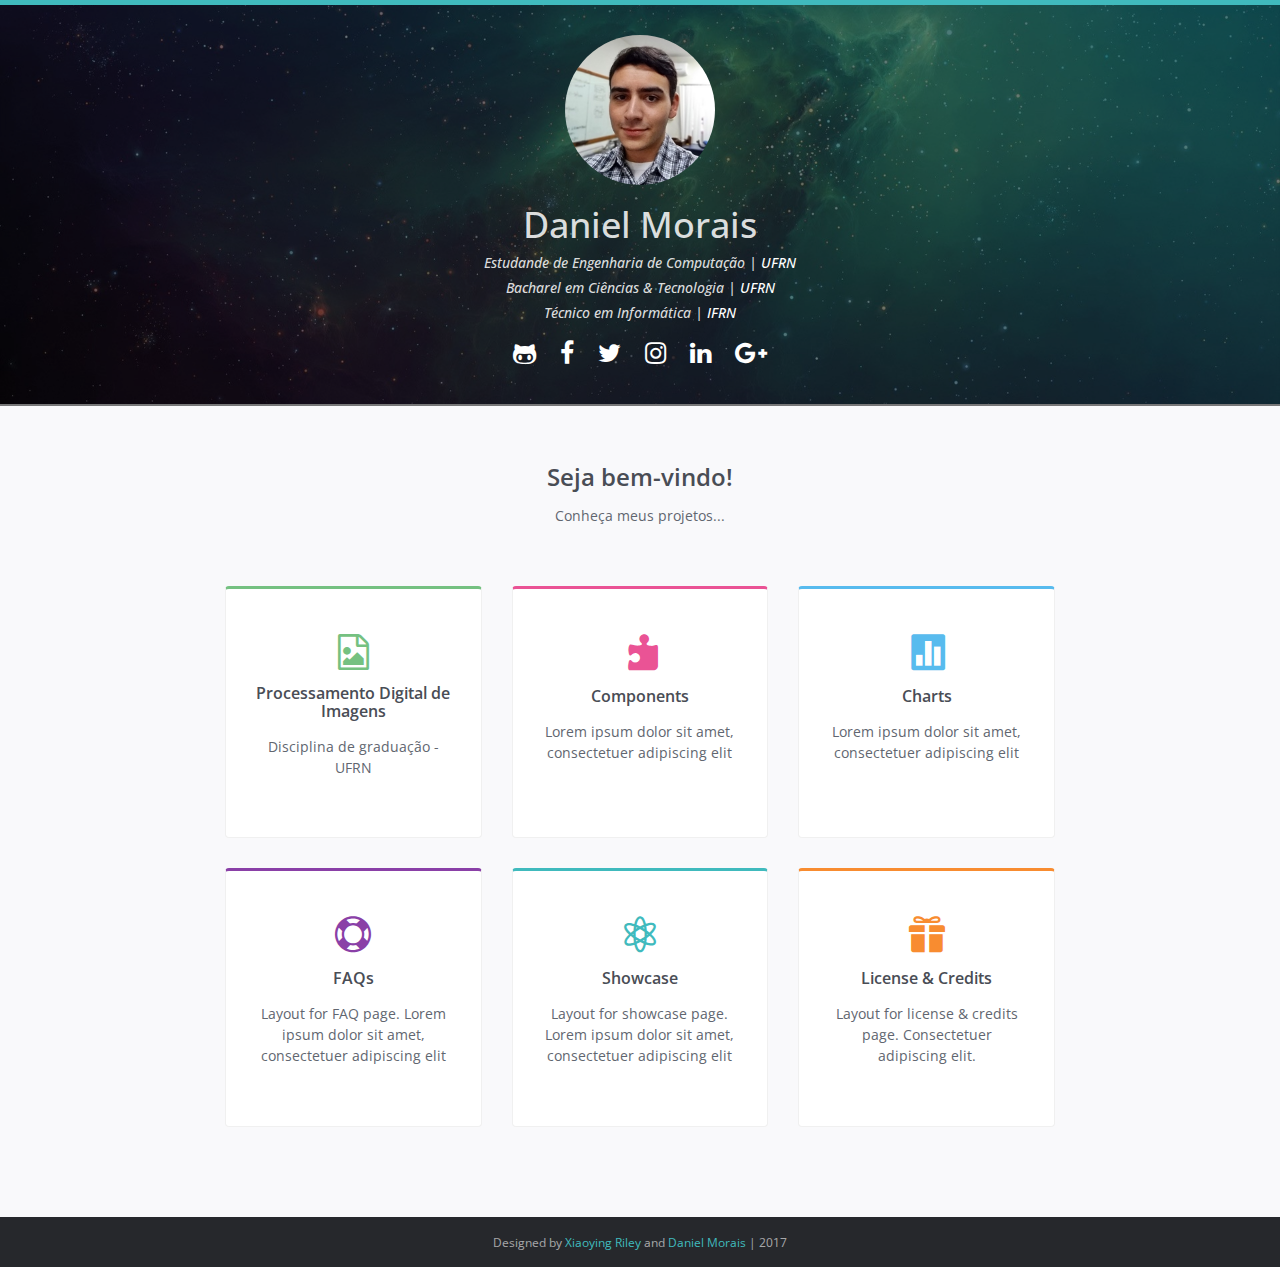
==== index.html @ 9cad1348 "disqus" ====
<!DOCTYPE html>
<!--[if IE 8]> <html lang="en" class="ie8"> <![endif]-->  
<!--[if IE 9]> <html lang="en" class="ie9"> <![endif]-->  
<!--[if !IE]><!--> <html lang="en"> <!--<![endif]-->  
<head>
    <title>Daniel Morais</title>
    <!-- Meta -->
    <meta charset="utf-8">
    <meta http-equiv="X-UA-Compatible" content="IE=edge">
    <meta name="viewport" content="width=device-width, initial-scale=1.0">
    <meta name="description" content="">
    <meta name="author" content="">    
    <link rel="shortcut icon" href="assets/images/favicon.ico">
    <link href='http://fonts.googleapis.com/css?family=Open+Sans:300italic,400italic,600italic,700italic,800italic,400,300,600,700,800' rel='stylesheet' type='text/css'>
    <!-- Global CSS -->
    <link rel="stylesheet" href="assets/plugins/bootstrap/css/bootstrap.min.css">   
    <!-- Plugins CSS -->    
    <link rel="stylesheet" href="assets/plugins/font-awesome/css/font-awesome.css">
    <link rel="stylesheet" href="assets/plugins/elegant_font/css/style.css">
    
    <!-- Theme CSS -->
    <link id="theme-style" rel="stylesheet" href="assets/css/styles.css">
    <!-- HTML5 shim and Respond.js IE8 support of HTML5 elements and media queries -->
    <!--[if lt IE 9]>
      <script src="https://oss.maxcdn.com/html5shiv/3.7.2/html5shiv.min.js"></script>
      <script src="https://oss.maxcdn.com/respond/1.4.2/respond.min.js"></script>
    <![endif]-->
</head> 

<body class="landing-page">   
     
    <!--FACEBOOK LIKE BUTTON JAVASCRIPT SDK-->
    <div id="fb-root"></div>
    <script>(function(d, s, id) {
      var js, fjs = d.getElementsByTagName(s)[0];
      if (d.getElementById(id)) return;
      js = d.createElement(s); js.id = id;
      js.src = "//connect.facebook.net/en_US/sdk.js#xfbml=1&version=v2.5";
      fjs.parentNode.insertBefore(js, fjs);
    }(document, 'script', 'facebook-jssdk'));</script>
    
    <div class="page-wrapper">
        
        <!-- ******Header****** -->
	<div class="banner">
        <header class="header text-center">
	                <div class="container">
		<div class="col-md-12 text-center user">
			<img src="assets/images/avatar0.jpg" alt="Me" class="img-avatar-circle" >
			<h1>Daniel Morais</h1>
			<h5 style="font-style:italic">Estudande de Engenharia de Computação | <a href="http://ufrn.br/" target="_blank"> UFRN</a></h5>
			<h5 style="font-style:italic">Bacharel em Ciências & Tecnologia | <a href="http://ufrn.br/" target="_blank"> UFRN</a></h5>
			<h5 style="font-style:italic">Técnico em Informática | <a href="http://portal.ifrn.edu.br/" target="_blank"> IFRN </a></h5>
			<div class="social-icons">
				<a href="http://github.com/danielsmorais" target="_blank"><i class="fa fa-github-alt"></i></a>
				<a href="#" target="_blank"><i class="fa fa-facebook"></i></a>
				<a href="#" target="_blank"><i class="fa fa-twitter"></i></a>
				<a href="#"><i class="fa fa-instagram"></i></a>
				<a href="#"><i class="fa fa-linkedin"></i></a>
				<a href="#"><i class="fa fa-google-plus"></i></a>
			</div>
		</div>

	    </div><!--//container-->
        </header><!--//header-->
	</div> <!--//banner-->
        
        <section class="cards-section text-center">
            <div class="container">
                <h2 class="title">Seja bem-vindo!</h2>
                <div class="intro">
                    <p>Conheça meus projetos...</p>
                    <div class="cta-container">
                        <!--<a class="btn btn-primary btn-cta" href="http://themes.3rdwavemedia.com/" target="_blank"><i class="fa fa-cloud-download"></i> Download Now</a>-->
                    </div><!--//cta-container-->
                </div><!--//intro-->
                <div id="cards-wrapper" class="cards-wrapper row">
                    <div class="item item-green col-md-4 col-sm-6 col-xs-6">
                        <div class="item-inner">
                            <div class="icon-holder">
                                <i class="icon fa fa-file-image-o"></i>
                            </div><!--//icon-holder-->
                            <h3 class="title">Processamento Digital de Imagens</h3>
                            <p class="intro">Disciplina de graduação - UFRN</p>
                            <a class="link" href="start.html"><span></span></a>
                        </div><!--//item-inner-->
                    </div><!--//item-->


                    <div class="item item-pink item-2 col-md-4 col-sm-6 col-xs-6">
                        <div class="item-inner">
                            <div class="icon-holder">
                                <span aria-hidden="true" class="icon icon_puzzle_alt"></span>
                            </div><!--//icon-holder-->
                            <h3 class="title">Components</h3>
                            <p class="intro">Lorem ipsum dolor sit amet, consectetuer adipiscing elit</p>
                            <a class="link" href="components.html"><span></span></a>
                        </div><!--//item-inner-->
                    </div><!--//item-->
                    <div class="item item-blue col-md-4 col-sm-6 col-xs-6">
                        <div class="item-inner">
                            <div class="icon-holder">
                                <span aria-hidden="true" class="icon icon_datareport_alt"></span>
                            </div><!--//icon-holder-->
                            <h3 class="title">Charts</h3>
                            <p class="intro">Lorem ipsum dolor sit amet, consectetuer adipiscing elit</p>
                            <a class="link" href="charts.html"><span></span></a>
                        </div><!--//item-inner-->
                    </div><!--//item-->
                    <div class="item item-purple col-md-4 col-sm-6 col-xs-6">
                        <div class="item-inner">
                            <div class="icon-holder">
                                <span aria-hidden="true" class="icon icon_lifesaver"></span>
                            </div><!--//icon-holder-->
                            <h3 class="title">FAQs</h3>
                            <p class="intro">Layout for FAQ page. Lorem ipsum dolor sit amet, consectetuer adipiscing elit</p>
                            <a class="link" href="faqs.html"><span></span></a>
                        </div><!--//item-inner-->
                    </div><!--//item-->
                    <div class="item item-primary col-md-4 col-sm-6 col-xs-6">
                        <div class="item-inner">
                            <div class="icon-holder">
                                <span aria-hidden="true" class="icon icon_genius"></span>
                            </div><!--//icon-holder-->
                            <h3 class="title">Showcase</h3>
                            <p class="intro">Layout for showcase page. Lorem ipsum dolor sit amet, consectetuer adipiscing elit </p>
                            <a class="link" href="showcase.html"><span></span></a>
                        </div><!--//item-inner-->
                    </div><!--//item-->
                    <div class="item item-orange col-md-4 col-sm-6 col-xs-6">
                        <div class="item-inner">
                            <div class="icon-holder">
                                <span aria-hidden="true" class="icon icon_gift"></span>
                            </div><!--//icon-holder-->
                            <h3 class="title">License &amp; Credits</h3>
                            <p class="intro">Layout for license &amp; credits page. Consectetuer adipiscing elit.</p>
                            <a class="link" href="license.html"><span></span></a>
                        </div><!--//item-inner-->
                    </div><!--//item-->
                </div><!--//cards-->
                
            </div><!--//container-->
        </section><!--//cards-section-->



	<script id="dsq-count-scr" src="//danielmorais.disqus.com/count.js" async></script>

	<div id="disqus_thread"></div>
	<script>

	/**
	*  RECOMMENDED CONFIGURATION VARIABLES: EDIT AND UNCOMMENT THE SECTION BELOW TO INSERT DYNAMIC VALUES FROM YOUR PLATFORM OR CMS.
	*  LEARN WHY DEFINING THESE VARIABLES IS IMPORTANT: https://disqus.com/admin/universalcode/#configuration-variables*/
	/*
	var disqus_config = function () {
	this.page.url = PAGE_URL;  // Replace PAGE_URL with your page's canonical URL variable
	this.page.identifier = PAGE_IDENTIFIER; // Replace PAGE_IDENTIFIER with your page's unique identifier variable
	};
	*/
	(function() { // DON'T EDIT BELOW THIS LINE
	var d = document, s = d.createElement('script');
	s.src = 'https://danielmorais.disqus.com/embed.js';
	s.setAttribute('data-timestamp', +new Date());
	(d.head || d.body).appendChild(s);
	})();
	</script>
	<noscript>Please enable JavaScript to view the <a href="https://disqus.com/?ref_noscript">comments powered by Disqus.</a></noscript>








    </div><!--//page-wrapper-->

    
    <footer class="footer text-center">
        <div class="container">
            <!--/* This template is released under the Creative Commons Attribution 3.0 License. Please keep the attribution link below when using for your own project. Thank you for your support. :) If you'd like to use the template without the attribution, you can check out other license options via our website: themes.3rdwavemedia.com */-->
            <small class="copyright">Designed by <a href="http://themes.3rdwavemedia.com/" target="_blank">Xiaoying Riley</a> and <a href="#">Daniel Morais</a> | 2017</small>
	
            
        </div><!--//container-->
    </footer><!--//footer-->
    
     
    <!-- Main Javascript -->          
    <script type="text/javascript" src="assets/plugins/jquery-1.12.3.min.js"></script>
    <script type="text/javascript" src="assets/plugins/bootstrap/js/bootstrap.min.js"></script>                                                                     
    <script type="text/javascript" src="assets/plugins/jquery-match-height/jquery.matchHeight-min.js"></script>
    <script type="text/javascript" src="assets/js/main.js"></script>
    
</body>
</html>
---- assets/plugins/elegant_font/css/style.css ----
@font-face {
	font-family: 'ElegantIcons';
	src:url('fonts/ElegantIcons.eot');
	src:url('fonts/ElegantIcons.eot?#iefix') format('embedded-opentype'),
		url('fonts/ElegantIcons.woff') format('woff'),
		url('fonts/ElegantIcons.ttf') format('truetype'),
		url('fonts/ElegantIcons.svg#ElegantIcons') format('svg');
	font-weight: normal;
	font-style: normal;
}

/* Use the following CSS code if you want to use data attributes for inserting your icons */
[data-icon]:before {
	font-family: 'ElegantIcons';
	content: attr(data-icon);
	speak: none;
	font-weight: normal;
	font-variant: normal;
	text-transform: none;
	line-height: 1;
	-webkit-font-smoothing: antialiased;
	-moz-osx-font-smoothing: grayscale;
}

/* Use the following CSS code if you want to have a class per icon */
/*
Instead of a list of all class selectors,
you can use the generic selector below, but it's slower:
[class*="your-class-prefix"] {
*/
.arrow_up, .arrow_down, .arrow_left, .arrow_right, .arrow_left-up, .arrow_right-up, .arrow_right-down, .arrow_left-down, .arrow-up-down, .arrow_up-down_alt, .arrow_left-right_alt, .arrow_left-right, .arrow_expand_alt2, .arrow_expand_alt, .arrow_condense, .arrow_expand, .arrow_move, .arrow_carrot-up, .arrow_carrot-down, .arrow_carrot-left, .arrow_carrot-right, .arrow_carrot-2up, .arrow_carrot-2down, .arrow_carrot-2left, .arrow_carrot-2right, .arrow_carrot-up_alt2, .arrow_carrot-down_alt2, .arrow_carrot-left_alt2, .arrow_carrot-right_alt2, .arrow_carrot-2up_alt2, .arrow_carrot-2down_alt2, .arrow_carrot-2left_alt2, .arrow_carrot-2right_alt2, .arrow_triangle-up, .arrow_triangle-down, .arrow_triangle-left, .arrow_triangle-right, .arrow_triangle-up_alt2, .arrow_triangle-down_alt2, .arrow_triangle-left_alt2, .arrow_triangle-right_alt2, .arrow_back, .icon_minus-06, .icon_plus, .icon_close, .icon_check, .icon_minus_alt2, .icon_plus_alt2, .icon_close_alt2, .icon_check_alt2, .icon_zoom-out_alt, .icon_zoom-in_alt, .icon_search, .icon_box-empty, .icon_box-selected, .icon_minus-box, .icon_plus-box, .icon_box-checked, .icon_circle-empty, .icon_circle-slelected, .icon_stop_alt2, .icon_stop, .icon_pause_alt2, .icon_pause, .icon_menu, .icon_menu-square_alt2, .icon_menu-circle_alt2, .icon_ul, .icon_ol, .icon_adjust-horiz, .icon_adjust-vert, .icon_document_alt, .icon_documents_alt, .icon_pencil, .icon_pencil-edit_alt, .icon_pencil-edit, .icon_folder-alt, .icon_folder-open_alt, .icon_folder-add_alt, .icon_info_alt, .icon_error-oct_alt, .icon_error-circle_alt, .icon_error-triangle_alt, .icon_question_alt2, .icon_question, .icon_comment_alt, .icon_chat_alt, .icon_vol-mute_alt, .icon_volume-low_alt, .icon_volume-high_alt, .icon_quotations, .icon_quotations_alt2, .icon_clock_alt, .icon_lock_alt, .icon_lock-open_alt, .icon_key_alt, .icon_cloud_alt, .icon_cloud-upload_alt, .icon_cloud-download_alt, .icon_image, .icon_images, .icon_lightbulb_alt, .icon_gift_alt, .icon_house_alt, .icon_genius, .icon_mobile, .icon_tablet, .icon_laptop, .icon_desktop, .icon_camera_alt, .icon_mail_alt, .icon_cone_alt, .icon_ribbon_alt, .icon_bag_alt, .icon_creditcard, .icon_cart_alt, .icon_paperclip, .icon_tag_alt, .icon_tags_alt, .icon_trash_alt, .icon_cursor_alt, .icon_mic_alt, .icon_compass_alt, .icon_pin_alt, .icon_pushpin_alt, .icon_map_alt, .icon_drawer_alt, .icon_toolbox_alt, .icon_book_alt, .icon_calendar, .icon_film, .icon_table, .icon_contacts_alt, .icon_headphones, .icon_lifesaver, .icon_piechart, .icon_refresh, .icon_link_alt, .icon_link, .icon_loading, .icon_blocked, .icon_archive_alt, .icon_heart_alt, .icon_star_alt, .icon_star-half_alt, .icon_star, .icon_star-half, .icon_tools, .icon_tool, .icon_cog, .icon_cogs, .arrow_up_alt, .arrow_down_alt, .arrow_left_alt, .arrow_right_alt, .arrow_left-up_alt, .arrow_right-up_alt, .arrow_right-down_alt, .arrow_left-down_alt, .arrow_condense_alt, .arrow_expand_alt3, .arrow_carrot_up_alt, .arrow_carrot-down_alt, .arrow_carrot-left_alt, .arrow_carrot-right_alt, .arrow_carrot-2up_alt, .arrow_carrot-2dwnn_alt, .arrow_carrot-2left_alt, .arrow_carrot-2right_alt, .arrow_triangle-up_alt, .arrow_triangle-down_alt, .arrow_triangle-left_alt, .arrow_triangle-right_alt, .icon_minus_alt, .icon_plus_alt, .icon_close_alt, .icon_check_alt, .icon_zoom-out, .icon_zoom-in, .icon_stop_alt, .icon_menu-square_alt, .icon_menu-circle_alt, .icon_document, .icon_documents, .icon_pencil_alt, .icon_folder, .icon_folder-open, .icon_folder-add, .icon_folder_upload, .icon_folder_download, .icon_info, .icon_error-circle, .icon_error-oct, .icon_error-triangle, .icon_question_alt, .icon_comment, .icon_chat, .icon_vol-mute, .icon_volume-low, .icon_volume-high, .icon_quotations_alt, .icon_clock, .icon_lock, .icon_lock-open, .icon_key, .icon_cloud, .icon_cloud-upload, .icon_cloud-download, .icon_lightbulb, .icon_gift, .icon_house, .icon_camera, .icon_mail, .icon_cone, .icon_ribbon, .icon_bag, .icon_cart, .icon_tag, .icon_tags, .icon_trash, .icon_cursor, .icon_mic, .icon_compass, .icon_pin, .icon_pushpin, .icon_map, .icon_drawer, .icon_toolbox, .icon_book, .icon_contacts, .icon_archive, .icon_heart, .icon_profile, .icon_group, .icon_grid-2x2, .icon_grid-3x3, .icon_music, .icon_pause_alt, .icon_phone, .icon_upload, .icon_download, .social_facebook, .social_twitter, .social_pinterest, .social_googleplus, .social_tumblr, .social_tumbleupon, .social_wordpress, .social_instagram, .social_dribbble, .social_vimeo, .social_linkedin, .social_rss, .social_deviantart, .social_share, .social_myspace, .social_skype, .social_youtube, .social_picassa, .social_googledrive, .social_flickr, .social_blogger, .social_spotify, .social_delicious, .social_facebook_circle, .social_twitter_circle, .social_pinterest_circle, .social_googleplus_circle, .social_tumblr_circle, .social_stumbleupon_circle, .social_wordpress_circle, .social_instagram_circle, .social_dribbble_circle, .social_vimeo_circle, .social_linkedin_circle, .social_rss_circle, .social_deviantart_circle, .social_share_circle, .social_myspace_circle, .social_skype_circle, .social_youtube_circle, .social_picassa_circle, .social_googledrive_alt2, .social_flickr_circle, .social_blogger_circle, .social_spotify_circle, .social_delicious_circle, .social_facebook_square, .social_twitter_square, .social_pinterest_square, .social_googleplus_square, .social_tumblr_square, .social_stumbleupon_square, .social_wordpress_square, .social_instagram_square, .social_dribbble_square, .social_vimeo_square, .social_linkedin_square, .social_rss_square, .social_deviantart_square, .social_share_square, .social_myspace_square, .social_skype_square, .social_youtube_square, .social_picassa_square, .social_googledrive_square, .social_flickr_square, .social_blogger_square, .social_spotify_square, .social_delicious_square, .icon_printer, .icon_calulator, .icon_building, .icon_floppy, .icon_drive, .icon_search-2, .icon_id, .icon_id-2, .icon_puzzle, .icon_like, .icon_dislike, .icon_mug, .icon_currency, .icon_wallet, .icon_pens, .icon_easel, .icon_flowchart, .icon_datareport, .icon_briefcase, .icon_shield, .icon_percent, .icon_globe, .icon_globe-2, .icon_target, .icon_hourglass, .icon_balance, .icon_rook, .icon_printer-alt, .icon_calculator_alt, .icon_building_alt, .icon_floppy_alt, .icon_drive_alt, .icon_search_alt, .icon_id_alt, .icon_id-2_alt, .icon_puzzle_alt, .icon_like_alt, .icon_dislike_alt, .icon_mug_alt, .icon_currency_alt, .icon_wallet_alt, .icon_pens_alt, .icon_easel_alt, .icon_flowchart_alt, .icon_datareport_alt, .icon_briefcase_alt, .icon_shield_alt, .icon_percent_alt, .icon_globe_alt, .icon_clipboard {
	font-family: 'ElegantIcons';
	speak: none;
	font-style: normal;
	font-weight: normal;
	font-variant: normal;
	text-transform: none;
	line-height: 1;
	-webkit-font-smoothing: antialiased;
}
.arrow_up:before {
	content: "\21";
}
.arrow_down:before {
	content: "\22";
}
.arrow_left:before {
	content: "\23";
}
.arrow_right:before {
	content: "\24";
}
.arrow_left-up:before {
	content: "\25";
}
.arrow_right-up:before {
	content: "\26";
}
.arrow_right-down:before {
	content: "\27";
}
.arrow_left-down:before {
	content: "\28";
}
.arrow-up-down:before {
	content: "\29";
}
.arrow_up-down_alt:before {
	content: "\2a";
}
.arrow_left-right_alt:before {
	content: "\2b";
}
.arrow_left-right:before {
	content: "\2c";
}
.arrow_expand_alt2:before {
	content: "\2d";
}
.arrow_expand_alt:before {
	content: "\2e";
}
.arrow_condense:before {
	content: "\2f";
}
.arrow_expand:before {
	content: "\30";
}
.arrow_move:before {
	content: "\31";
}
.arrow_carrot-up:before {
	content: "\32";
}
.arrow_carrot-down:before {
	content: "\33";
}
.arrow_carrot-left:before {
	content: "\34";
}
.arrow_carrot-right:before {
	content: "\35";
}
.arrow_carrot-2up:before {
	content: "\36";
}
.arrow_carrot-2down:before {
	content: "\37";
}
.arrow_carrot-2left:before {
	content: "\38";
}
.arrow_carrot-2right:before {
	content: "\39";
}
.arrow_carrot-up_alt2:before {
	content: "\3a";
}
.arrow_carrot-down_alt2:before {
	content: "\3b";
}
.arrow_carrot-left_alt2:before {
	content: "\3c";
}
.arrow_carrot-right_alt2:before {
	content: "\3d";
}
.arrow_carrot-2up_alt2:before {
	content: "\3e";
}
.arrow_carrot-2down_alt2:before {
	content: "\3f";
}
.arrow_carrot-2left_alt2:before {
	content: "\40";
}
.arrow_carrot-2right_alt2:before {
	content: "\41";
}
.arrow_triangle-up:before {
	content: "\42";
}
.arrow_triangle-down:before {
	content: "\43";
}
.arrow_triangle-left:before {
	content: "\44";
}
.arrow_triangle-right:before {
	content: "\45";
}
.arrow_triangle-up_alt2:before {
	content: "\46";
}
.arrow_triangle-down_alt2:before {
	content: "\47";
}
.arrow_triangle-left_alt2:before {
	content: "\48";
}
.arrow_triangle-right_alt2:before {
	content: "\49";
}
.arrow_back:before {
	content: "\4a";
}
.icon_minus-06:before {
	content: "\4b";
}
.icon_plus:before {
	content: "\4c";
}
.icon_close:before {
	content: "\4d";
}
.icon_check:before {
	content: "\4e";
}
.icon_minus_alt2:before {
	content: "\4f";
}
.icon_plus_alt2:before {
	content: "\50";
}
.icon_close_alt2:before {
	content: "\51";
}
.icon_check_alt2:before {
	content: "\52";
}
.icon_zoom-out_alt:before {
	content: "\53";
}
.icon_zoom-in_alt:before {
	content: "\54";
}
.icon_search:before {
	content: "\55";
}
.icon_box-empty:before {
	content: "\56";
}
.icon_box-selected:before {
	content: "\57";
}
.icon_minus-box:before {
	content: "\58";
}
.icon_plus-box:before {
	content: "\59";
}
.icon_box-checked:before {
	content: "\5a";
}
.icon_circle-empty:before {
	content: "\5b";
}
.icon_circle-slelected:before {
	content: "\5c";
}
.icon_stop_alt2:before {
	content: "\5d";
}
.icon_stop:before {
	content: "\5e";
}
.icon_pause_alt2:before {
	content: "\5f";
}
.icon_pause:before {
	content: "\60";
}
.icon_menu:before {
	content: "\61";
}
.icon_menu-square_alt2:before {
	content: "\62";
}
.icon_menu-circle_alt2:before {
	content: "\63";
}
.icon_ul:before {
	content: "\64";
}
.icon_ol:before {
	content: "\65";
}
.icon_adjust-horiz:before {
	content: "\66";
}
.icon_adjust-vert:before {
	content: "\67";
}
.icon_document_alt:before {
	content: "\68";
}
.icon_documents_alt:before {
	content: "\69";
}
.icon_pencil:before {
	content: "\6a";
}
.icon_pencil-edit_alt:before {
	content: "\6b";
}
.icon_pencil-edit:before {
	content: "\6c";
}
.icon_folder-alt:before {
	content: "\6d";
}
.icon_folder-open_alt:before {
	content: "\6e";
}
.icon_folder-add_alt:before {
	content: "\6f";
}
.icon_info_alt:before {
	content: "\70";
}
.icon_error-oct_alt:before {
	content: "\71";
}
.icon_error-circle_alt:before {
	content: "\72";
}
.icon_error-triangle_alt:before {
	content: "\73";
}
.icon_question_alt2:before {
	content: "\74";
}
.icon_question:before {
	content: "\75";
}
.icon_comment_alt:before {
	content: "\76";
}
.icon_chat_alt:before {
	content: "\77";
}
.icon_vol-mute_alt:before {
	content: "\78";
}
.icon_volume-low_alt:before {
	content: "\79";
}
.icon_volume-high_alt:before {
	content: "\7a";
}
.icon_quotations:before {
	content: "\7b";
}
.icon_quotations_alt2:before {
	content: "\7c";
}
.icon_clock_alt:before {
	content: "\7d";
}
.icon_lock_alt:before {
	content: "\7e";
}
.icon_lock-open_alt:before {
	content: "\e000";
}
.icon_key_alt:before {
	content: "\e001";
}
.icon_cloud_alt:before {
	content: "\e002";
}
.icon_cloud-upload_alt:before {
	content: "\e003";
}
.icon_cloud-download_alt:before {
	content: "\e004";
}
.icon_image:before {
	content: "\e005";
}
.icon_images:before {
	content: "\e006";
}
.icon_lightbulb_alt:before {
	content: "\e007";
}
.icon_gift_alt:before {
	content: "\e008";
}
.icon_house_alt:before {
	content: "\e009";
}
.icon_genius:before {
	content: "\e00a";
}
.icon_mobile:before {
	content: "\e00b";
}
.icon_tablet:before {
	content: "\e00c";
}
.icon_laptop:before {
	content: "\e00d";
}
.icon_desktop:before {
	content: "\e00e";
}
.icon_camera_alt:before {
	content: "\e00f";
}
.icon_mail_alt:before {
	content: "\e010";
}
.icon_cone_alt:before {
	content: "\e011";
}
.icon_ribbon_alt:before {
	content: "\e012";
}
.icon_bag_alt:before {
	content: "\e013";
}
.icon_creditcard:before {
	content: "\e014";
}
.icon_cart_alt:before {
	content: "\e015";
}
.icon_paperclip:before {
	content: "\e016";
}
.icon_tag_alt:before {
	content: "\e017";
}
.icon_tags_alt:before {
	content: "\e018";
}
.icon_trash_alt:before {
	content: "\e019";
}
.icon_cursor_alt:before {
	content: "\e01a";
}
.icon_mic_alt:before {
	content: "\e01b";
}
.icon_compass_alt:before {
	content: "\e01c";
}
.icon_pin_alt:before {
	content: "\e01d";
}
.icon_pushpin_alt:before {
	content: "\e01e";
}
.icon_map_alt:before {
	content: "\e01f";
}
.icon_drawer_alt:before {
	content: "\e020";
}
.icon_toolbox_alt:before {
	content: "\e021";
}
.icon_book_alt:before {
	content: "\e022";
}
.icon_calendar:before {
	content: "\e023";
}
.icon_film:before {
	content: "\e024";
}
.icon_table:before {
	content: "\e025";
}
.icon_contacts_alt:before {
	content: "\e026";
}
.icon_headphones:before {
	content: "\e027";
}
.icon_lifesaver:before {
	content: "\e028";
}
.icon_piechart:before {
	content: "\e029";
}
.icon_refresh:before {
	content: "\e02a";
}
.icon_link_alt:before {
	content: "\e02b";
}
.icon_link:before {
	content: "\e02c";
}
.icon_loading:before {
	content: "\e02d";
}
.icon_blocked:before {
	content: "\e02e";
}
.icon_archive_alt:before {
	content: "\e02f";
}
.icon_heart_alt:before {
	content: "\e030";
}
.icon_star_alt:before {
	content: "\e031";
}
.icon_star-half_alt:before {
	content: "\e032";
}
.icon_star:before {
	content: "\e033";
}
.icon_star-half:before {
	content: "\e034";
}
.icon_tools:before {
	content: "\e035";
}
.icon_tool:before {
	content: "\e036";
}
.icon_cog:before {
	content: "\e037";
}
.icon_cogs:before {
	content: "\e038";
}
.arrow_up_alt:before {
	content: "\e039";
}
.arrow_down_alt:before {
	content: "\e03a";
}
.arrow_left_alt:before {
	content: "\e03b";
}
.arrow_right_alt:before {
	content: "\e03c";
}
.arrow_left-up_alt:before {
	content: "\e03d";
}
.arrow_right-up_alt:before {
	content: "\e03e";
}
.arrow_right-down_alt:before {
	content: "\e03f";
}
.arrow_left-down_alt:before {
	content: "\e040";
}
.arrow_condense_alt:before {
	content: "\e041";
}
.arrow_expand_alt3:before {
	content: "\e042";
}
.arrow_carrot_up_alt:before {
	content: "\e043";
}
.arrow_carrot-down_alt:before {
	content: "\e044";
}
.arrow_carrot-left_alt:before {
	content: "\e045";
}
.arrow_carrot-right_alt:before {
	content: "\e046";
}
.arrow_carrot-2up_alt:before {
	content: "\e047";
}
.arrow_carrot-2dwnn_alt:before {
	content: "\e048";
}
.arrow_carrot-2left_alt:before {
	content: "\e049";
}
.arrow_carrot-2right_alt:before {
	content: "\e04a";
}
.arrow_triangle-up_alt:before {
	content: "\e04b";
}
.arrow_triangle-down_alt:before {
	content: "\e04c";
}
.arrow_triangle-left_alt:before {
	content: "\e04d";
}
.arrow_triangle-right_alt:before {
	content: "\e04e";
}
.icon_minus_alt:before {
	content: "\e04f";
}
.icon_plus_alt:before {
	content: "\e050";
}
.icon_close_alt:before {
	content: "\e051";
}
.icon_check_alt:before {
	content: "\e052";
}
.icon_zoom-out:before {
	content: "\e053";
}
.icon_zoom-in:before {
	content: "\e054";
}
.icon_stop_alt:before {
	content: "\e055";
}
.icon_menu-square_alt:before {
	content: "\e056";
}
.icon_menu-circle_alt:before {
	content: "\e057";
}
.icon_document:before {
	content: "\e058";
}
.icon_documents:before {
	content: "\e059";
}
.icon_pencil_alt:before {
	content: "\e05a";
}
.icon_folder:before {
	content: "\e05b";
}
.icon_folder-open:before {
	content: "\e05c";
}
.icon_folder-add:before {
	content: "\e05d";
}
.icon_folder_upload:before {
	content: "\e05e";
}
.icon_folder_download:before {
	content: "\e05f";
}
.icon_info:before {
	content: "\e060";
}
.icon_error-circle:before {
	content: "\e061";
}
.icon_error-oct:before {
	content: "\e062";
}
.icon_error-triangle:before {
	content: "\e063";
}
.icon_question_alt:before {
	content: "\e064";
}
.icon_comment:before {
	content: "\e065";
}
.icon_chat:before {
	content: "\e066";
}
.icon_vol-mute:before {
	content: "\e067";
}
.icon_volume-low:before {
	content: "\e068";
}
.icon_volume-high:before {
	content: "\e069";
}
.icon_quotations_alt:before {
	content: "\e06a";
}
.icon_clock:before {
	content: "\e06b";
}
.icon_lock:before {
	content: "\e06c";
}
.icon_lock-open:before {
	content: "\e06d";
}
.icon_key:before {
	content: "\e06e";
}
.icon_cloud:before {
	content: "\e06f";
}
.icon_cloud-upload:before {
	content: "\e070";
}
.icon_cloud-download:before {
	content: "\e071";
}
.icon_lightbulb:before {
	content: "\e072";
}
.icon_gift:before {
	content: "\e073";
}
.icon_house:before {
	content: "\e074";
}
.icon_camera:before {
	content: "\e075";
}
.icon_mail:before {
	content: "\e076";
}
.icon_cone:before {
	content: "\e077";
}
.icon_ribbon:before {
	content: "\e078";
}
.icon_bag:before {
	content: "\e079";
}
.icon_cart:before {
	content: "\e07a";
}
.icon_tag:before {
	content: "\e07b";
}
.icon_tags:before {
	content: "\e07c";
}
.icon_trash:before {
	content: "\e07d";
}
.icon_cursor:before {
	content: "\e07e";
}
.icon_mic:before {
	content: "\e07f";
}
.icon_compass:before {
	content: "\e080";
}
.icon_pin:before {
	content: "\e081";
}
.icon_pushpin:before {
	content: "\e082";
}
.icon_map:before {
	content: "\e083";
}
.icon_drawer:before {
	content: "\e084";
}
.icon_toolbox:before {
	content: "\e085";
}
.icon_book:before {
	content: "\e086";
}
.icon_contacts:before {
	content: "\e087";
}
.icon_archive:before {
	content: "\e088";
}
.icon_heart:before {
	content: "\e089";
}
.icon_profile:before {
	content: "\e08a";
}
.icon_group:before {
	content: "\e08b";
}
.icon_grid-2x2:before {
	content: "\e08c";
}
.icon_grid-3x3:before {
	content: "\e08d";
}
.icon_music:before {
	content: "\e08e";
}
.icon_pause_alt:before {
	content: "\e08f";
}
.icon_phone:before {
	content: "\e090";
}
.icon_upload:before {
	content: "\e091";
}
.icon_download:before {
	content: "\e092";
}
.social_facebook:before {
	content: "\e093";
}
.social_twitter:before {
	content: "\e094";
}
.social_pinterest:before {
	content: "\e095";
}
.social_googleplus:before {
	content: "\e096";
}
.social_tumblr:before {
	content: "\e097";
}
.social_tumbleupon:before {
	content: "\e098";
}
.social_wordpress:before {
	content: "\e099";
}
.social_instagram:before {
	content: "\e09a";
}
.social_dribbble:before {
	content: "\e09b";
}
.social_vimeo:before {
	content: "\e09c";
}
.social_linkedin:before {
	content: "\e09d";
}
.social_rss:before {
	content: "\e09e";
}
.social_deviantart:before {
	content: "\e09f";
}
.social_share:before {
	content: "\e0a0";
}
.social_myspace:before {
	content: "\e0a1";
}
.social_skype:before {
	content: "\e0a2";
}
.social_youtube:before {
	content: "\e0a3";
}
.social_picassa:before {
	content: "\e0a4";
}
.social_googledrive:before {
	content: "\e0a5";
}
.social_flickr:before {
	content: "\e0a6";
}
.social_blogger:before {
	content: "\e0a7";
}
.social_spotify:before {
	content: "\e0a8";
}
.social_delicious:before {
	content: "\e0a9";
}
.social_facebook_circle:before {
	content: "\e0aa";
}
.social_twitter_circle:before {
	content: "\e0ab";
}
.social_pinterest_circle:before {
	content: "\e0ac";
}
.social_googleplus_circle:before {
	content: "\e0ad";
}
.social_tumblr_circle:before {
	content: "\e0ae";
}
.social_stumbleupon_circle:before {
	content: "\e0af";
}
.social_wordpress_circle:before {
	content: "\e0b0";
}
.social_instagram_circle:before {
	content: "\e0b1";
}
.social_dribbble_circle:before {
	content: "\e0b2";
}
.social_vimeo_circle:before {
	content: "\e0b3";
}
.social_linkedin_circle:before {
	content: "\e0b4";
}
.social_rss_circle:before {
	content: "\e0b5";
}
.social_deviantart_circle:before {
	content: "\e0b6";
}
.social_share_circle:before {
	content: "\e0b7";
}
.social_myspace_circle:before {
	content: "\e0b8";
}
.social_skype_circle:before {
	content: "\e0b9";
}
.social_youtube_circle:before {
	content: "\e0ba";
}
.social_picassa_circle:before {
	content: "\e0bb";
}
.social_googledrive_alt2:before {
	content: "\e0bc";
}
.social_flickr_circle:before {
	content: "\e0bd";
}
.social_blogger_circle:before {
	content: "\e0be";
}
.social_spotify_circle:before {
	content: "\e0bf";
}
.social_delicious_circle:before {
	content: "\e0c0";
}
.social_facebook_square:before {
	content: "\e0c1";
}
.social_twitter_square:before {
	content: "\e0c2";
}
.social_pinterest_square:before {
	content: "\e0c3";
}
.social_googleplus_square:before {
	content: "\e0c4";
}
.social_tumblr_square:before {
	content: "\e0c5";
}
.social_stumbleupon_square:before {
	content: "\e0c6";
}
.social_wordpress_square:before {
	content: "\e0c7";
}
.social_instagram_square:before {
	content: "\e0c8";
}
.social_dribbble_square:before {
	content: "\e0c9";
}
.social_vimeo_square:before {
	content: "\e0ca";
}
.social_linkedin_square:before {
	content: "\e0cb";
}
.social_rss_square:before {
	content: "\e0cc";
}
.social_deviantart_square:before {
	content: "\e0cd";
}
.social_share_square:before {
	content: "\e0ce";
}
.social_myspace_square:before {
	content: "\e0cf";
}
.social_skype_square:before {
	content: "\e0d0";
}
.social_youtube_square:before {
	content: "\e0d1";
}
.social_picassa_square:before {
	content: "\e0d2";
}
.social_googledrive_square:before {
	content: "\e0d3";
}
.social_flickr_square:before {
	content: "\e0d4";
}
.social_blogger_square:before {
	content: "\e0d5";
}
.social_spotify_square:before {
	content: "\e0d6";
}
.social_delicious_square:before {
	content: "\e0d7";
}
.icon_printer:before {
	content: "\e103";
}
.icon_calulator:before {
	content: "\e0ee";
}
.icon_building:before {
	content: "\e0ef";
}
.icon_floppy:before {
	content: "\e0e8";
}
.icon_drive:before {
	content: "\e0ea";
}
.icon_search-2:before {
	content: "\e101";
}
.icon_id:before {
	content: "\e107";
}
.icon_id-2:before {
	content: "\e108";
}
.icon_puzzle:before {
	content: "\e102";
}
.icon_like:before {
	content: "\e106";
}
.icon_dislike:before {
	content: "\e0eb";
}
.icon_mug:before {
	content: "\e105";
}
.icon_currency:before {
	content: "\e0ed";
}
.icon_wallet:before {
	content: "\e100";
}
.icon_pens:before {
	content: "\e104";
}
.icon_easel:before {
	content: "\e0e9";
}
.icon_flowchart:before {
	content: "\e109";
}
.icon_datareport:before {
	content: "\e0ec";
}
.icon_briefcase:before {
	content: "\e0fe";
}
.icon_shield:before {
	content: "\e0f6";
}
.icon_percent:before {
	content: "\e0fb";
}
.icon_globe:before {
	content: "\e0e2";
}
.icon_globe-2:before {
	content: "\e0e3";
}
.icon_target:before {
	content: "\e0f5";
}
.icon_hourglass:before {
	content: "\e0e1";
}
.icon_balance:before {
	content: "\e0ff";
}
.icon_rook:before {
	content: "\e0f8";
}
.icon_printer-alt:before {
	content: "\e0fa";
}
.icon_calculator_alt:before {
	content: "\e0e7";
}
.icon_building_alt:before {
	content: "\e0fd";
}
.icon_floppy_alt:before {
	content: "\e0e4";
}
.icon_drive_alt:before {
	content: "\e0e5";
}
.icon_search_alt:before {
	content: "\e0f7";
}
.icon_id_alt:before {
	content: "\e0e0";
}
.icon_id-2_alt:before {
	content: "\e0fc";
}
.icon_puzzle_alt:before {
	content: "\e0f9";
}
.icon_like_alt:before {
	content: "\e0dd";
}
.icon_dislike_alt:before {
	content: "\e0f1";
}
.icon_mug_alt:before {
	content: "\e0dc";
}
.icon_currency_alt:before {
	content: "\e0f3";
}
.icon_wallet_alt:before {
	content: "\e0d8";
}
.icon_pens_alt:before {
	content: "\e0db";
}
.icon_easel_alt:before {
	content: "\e0f0";
}
.icon_flowchart_alt:before {
	content: "\e0df";
}
.icon_datareport_alt:before {
	content: "\e0f2";
}
.icon_briefcase_alt:before {
	content: "\e0f4";
}
.icon_shield_alt:before {
	content: "\e0d9";
}
.icon_percent_alt:before {
	content: "\e0da";
}
.icon_globe_alt:before {
	content: "\e0de";
}
.icon_clipboard:before {
	content: "\e0e6";
}


	.glyph {
		float: left;
		text-align: center;
		padding: .75em;
		margin: .4em 1.5em .75em 0;
		width: 6em;
text-shadow: none;
	}
        .glyph_big {
        font-size: 128px;
        color: #59c5dc;
        float: left;
        margin-right: 20px;
        }

        .glyph div { padding-bottom: 10px;}

	.glyph input {
		font-family: consolas, monospace;
		font-size: 12px;
		width: 100%;
		text-align: center;
		border: 0;
		box-shadow: 0 0 0 1px #ccc;
		padding: .2em;
                -moz-border-radius: 5px;
                -webkit-border-radius: 5px;
	}
	.centered {
		margin-left: auto;
		margin-right: auto;
	}
	.glyph .fs1 {
		font-size: 2em;
	}
---- assets/css/styles.css ----
/*   
 * Template Name: PrettyDocs - Responsive Website Template for documentations
 * Version: 1.0
 * Author: Xiaoying Riley
 * License: Creative Commons Attribution 3.0 License - https://creativecommons.org/licenses/by/3.0/
 * Twitter: @3rdwave_themes
 * Website: http://themes.3rdwavemedia.com/
*/
/* Theme default */
/* ======= Base ======= */
body {
  font-family: 'Open Sans', arial, sans-serif;
  color: #494d55;
  font-size: 14px;
  -webkit-font-smoothing: antialiased;
  -moz-osx-font-smoothing: grayscale;
}
html,
body {
  height: 100%;
}
.page-wrapper {
  min-height: 100%;
  /* equal to footer height */
  margin-bottom: -50px;
}
.page-wrapper:after {
  content: "";
  display: block;
  height: 50px;
}
.footer {
  height: 50px;
}
p {
  line-height: 1.5;
}
a {
  color: #3aa7aa;
  -webkit-transition: all 0.4s ease-in-out;
  -moz-transition: all 0.4s ease-in-out;
  -ms-transition: all 0.4s ease-in-out;
  -o-transition: all 0.4s ease-in-out;
}
a:hover {
  text-decoration: underline;
  color: #339597;
}
a:focus {
  text-decoration: none;
}
code {
  background: #222;
  color: #fff;
  font-size: 14px;
  font-weight: bold;
  font-family: Consolas, Monaco, 'Andale Mono', 'Ubuntu Mono', monospace;
  padding: 2px 8px;
  padding-top: 4px;
  display: inline-block;
}
.btn,
a.btn {
  -webkit-transition: all 0.4s ease-in-out;
  -moz-transition: all 0.4s ease-in-out;
  -ms-transition: all 0.4s ease-in-out;
  -o-transition: all 0.4s ease-in-out;
  font-weight: 600;
  font-size: 14px;
  line-height: 1.5;
}
.btn .fa,
a.btn .fa {
  margin-right: 5px;
}
.btn-primary,
a.btn-primary {
  background: #40babd;
  border: 1px solid #40babd;
  color: #fff !important;
}
.btn-primary:hover,
a.btn-primary:hover,
.btn-primary:focus,
a.btn-primary:focus,
.btn-primary:active,
a.btn-primary:active,
.btn-primary.active,
a.btn-primary.active,
.btn-primary.hover,
a.btn-primary.hover {
  background: #3aa7aa;
  color: #fff !important;
  border: 1px solid #3aa7aa;
}
.btn-green,
a.btn-green {
  background: #75c181;
  border: 1px solid #75c181;
  color: #fff !important;
}
.btn-green:hover,
a.btn-green:hover,
.btn-green:focus,
a.btn-green:focus,
.btn-green:active,
a.btn-green:active,
.btn-green.active,
a.btn-green.active,
.btn-green.hover,
a.btn-green.hover {
  background: #63b971;
  color: #fff !important;
  border: 1px solid #63b971;
}
.body-green .btn-green,
.body-green a.btn-green {
  color: #fff !important;
}
.body-green .btn-green:hover,
.body-green a.btn-green:hover,
.body-green .btn-green:focus,
.body-green a.btn-green:focus,
.body-green .btn-green:active,
.body-green a.btn-green:active,
.body-green .btn-green.active,
.body-green a.btn-green.active,
.body-green .btn-green.hover,
.body-green a.btn-green.hover {
  color: #fff !important;
}
.btn-blue,
a.btn-blue {
  background: #58bbee;
  border: 1px solid #58bbee;
  color: #fff !important;
}
.btn-blue:hover,
a.btn-blue:hover,
.btn-blue:focus,
a.btn-blue:focus,
.btn-blue:active,
a.btn-blue:active,
.btn-blue.active,
a.btn-blue.active,
.btn-blue.hover,
a.btn-blue.hover {
  background: #41b2ec;
  color: #fff !important;
  border: 1px solid #41b2ec;
}
.btn-orange,
a.btn-orange {
  background: #F88C30;
  border: 1px solid #F88C30;
  color: #fff !important;
}
.btn-orange:hover,
a.btn-orange:hover,
.btn-orange:focus,
a.btn-orange:focus,
.btn-orange:active,
a.btn-orange:active,
.btn-orange.active,
a.btn-orange.active,
.btn-orange.hover,
a.btn-orange.hover {
  background: #f77e17;
  color: #fff !important;
  border: 1px solid #f77e17;
}
.btn-red,
a.btn-red {
  background: #f77b6b;
  border: 1px solid #f77b6b;
  color: #fff !important;
}
.btn-red:hover,
a.btn-red:hover,
.btn-red:focus,
a.btn-red:focus,
.btn-red:active,
a.btn-red:active,
.btn-red.active,
a.btn-red.active,
.btn-red.hover,
a.btn-red.hover {
  background: #f66553;
  color: #fff !important;
  border: 1px solid #f66553;
}
.btn-pink,
a.btn-pink {
  background: #EA5395;
  border: 1px solid #EA5395;
  color: #fff !important;
}
.btn-pink:hover,
a.btn-pink:hover,
.btn-pink:focus,
a.btn-pink:focus,
.btn-pink:active,
a.btn-pink:active,
.btn-pink.active,
a.btn-pink.active,
.btn-pink.hover,
a.btn-pink.hover {
  background: #e73c87;
  color: #fff !important;
  border: 1px solid #e73c87;
}
.btn-purple,
a.btn-purple {
  background: #8A40A7;
  border: 1px solid #8A40A7;
  color: #fff !important;
}
.btn-purple:hover,
a.btn-purple:hover,
.btn-purple:focus,
a.btn-purple:focus,
.btn-purple:active,
a.btn-purple:active,
.btn-purple.active,
a.btn-purple.active,
.btn-purple.hover,
a.btn-purple.hover {
  background: #7b3995;
  color: #fff !important;
  border: 1px solid #7b3995;
}
.btn-cta {
  padding: 7px 15px;
}
.form-control {
  -webkit-box-shadow: none;
  -moz-box-shadow: none;
  box-shadow: none;
  height: 40px;
  border-color: #f0f0f0;
}
.form-control::-webkit-input-placeholder {
  /* WebKit browsers */
  color: #afb3bb;
}
.form-control:-moz-placeholder {
  /* Mozilla Firefox 4 to 18 */
  color: #afb3bb;
}
.form-control::-moz-placeholder {
  /* Mozilla Firefox 19+ */
  color: #afb3bb;
}
.form-control:-ms-input-placeholder {
  /* Internet Explorer 10+ */
  color: #afb3bb;
}
.form-control:focus {
  border-color: #e3e3e3;
  -webkit-box-shadow: none;
  -moz-box-shadow: none;
  box-shadow: none;
}
input[type="text"],
input[type="email"],
input[type="password"],
input[type="submit"],
input[type="button"],
textarea,
select {
  appearance: none;
  /* for mobile safari */
  -webkit-appearance: none;
}
#topcontrol {
  background: #40babd;
  color: #fff;
  text-align: center;
  display: inline-block;
  width: 35px;
  height: 35px;
  border: none;
  -webkit-border-radius: 4px;
  -moz-border-radius: 4px;
  -ms-border-radius: 4px;
  -o-border-radius: 4px;
  border-radius: 4px;
  -moz-background-clip: padding;
  -webkit-background-clip: padding-box;
  background-clip: padding-box;
  -webkit-transition: all 0.4s ease-in-out;
  -moz-transition: all 0.4s ease-in-out;
  -ms-transition: all 0.4s ease-in-out;
  -o-transition: all 0.4s ease-in-out;
  z-index: 30;
}
#topcontrol:hover {
  background: #52c2c4;
}
#topcontrol .fa {
  position: relative;
  top: 3px;
  font-size: 25px;
}
.video-container iframe {
  max-width: 100%;
}
/* ====== Header ====== */
.header {

  background: #494d55;
  color: rgba(255, 255, 255, 0.85);
  border-top: 5px solid #40babd;
  padding: 30px 0;
}
.header a {
  color: #fff;
}
.branding {
  text-transform: uppercase;
  margin-bottom: 10px;
}
.branding .logo {
  font-size: 28px;
  margin-top: 0;
  margin-bottom: 0;
}
.branding .logo a {
  text-decoration: none;
}
.branding .text-highlight {
  color: #40babd;
}
.body-green .branding .text-highlight {
  color: #75c181;
}
.body-blue .branding .text-highlight {
  color: #58bbee;
}
.body-orange .branding .text-highlight {
  color: #F88C30;
}
.body-red .branding .text-highlight {
  color: #f77b6b;
}
.body-pink .branding .text-highlight {
  color: #EA5395;
}
.body-purple .branding .text-highlight {
  color: #8A40A7;
}
.branding .text-bold {
  font-weight: 800;
  color: #fff;
}
.branding .icon {
  font-size: 24px;
  color: #40babd;
}
.body-green .branding .icon {
  color: #75c181;
}
.body-blue .branding .icon {
  color: #58bbee;
}
.body-orange .branding .icon {
  color: #F88C30;
}
.body-red .branding .icon {
  color: #f77b6b;
}
.body-pink .branding .icon {
  color: #EA5395;
}
.body-purple .branding .icon {
  color: #8A40A7;
}
.breadcrumb {
  background: none;
  margin-bottom: 0;
  padding: 0;
}
.breadcrumb li {
  color: rgba(255, 255, 255, 0.5);
}
.breadcrumb li.active {
  color: rgba(255, 255, 255, 0.5);
}
.breadcrumb li a {
  color: rgba(255, 255, 255, 0.5);
}
.breadcrumb li a:hover {
  color: #fff;
}
.breadcrumb > li + li:before {
  color: rgba(0, 0, 0, 0.4);
}
/* ====== Footer ====== */
.footer {
  background: #26282c;
  color: rgba(255, 255, 255, 0.6);
  padding: 15px 0;
}
.footer a {
  color: #40babd;
}
.footer .fa-heart {
  color: #EA5395;
}
/* ======= Doc Styling ======= */
.doc-wrapper {
  padding: 45px 0;
  background: #f9f9fb;
}
.doc-body {
  position: relative;
}
.doc-header {
  margin-bottom: 30px;
}
.doc-header .doc-title {
  color: #40babd;
  margin-top: 0;
  font-size: 36px;
}
.body-green .doc-header .doc-title {
  color: #75c181;
}
.body-blue .doc-header .doc-title {
  color: #58bbee;
}
.body-orange .doc-header .doc-title {
  color: #F88C30;
}
.body-red .doc-header .doc-title {
  color: #f77b6b;
}
.body-pink .doc-header .doc-title {
  color: #EA5395;
}
.body-purple .doc-header .doc-title {
  color: #8A40A7;
}
.doc-header .icon {
  font-size: 30px;
}
.doc-header .meta {
  color: #a2a6af;
}
.doc-content {
  margin-left: 230px;
}
.doc-section {
  padding-top: 15px;
  padding-bottom: 15px;
}
.doc-section .section-title {
  font-size: 26px;
  margin-top: 0;
  margin-bottom: 0;
  font-weight: bold;
  padding-bottom: 10px;
  border-bottom: 1px solid #d7d7d7;
}
.doc-section h1 {
  font-size: 24px;
  font-weight: bold;
}
.doc-section h2 {
  font-size: 22px;
  font-weight: bold;
}
.doc-section h3 {
  font-size: 20px;
  font-weight: bold;
}
.doc-section h4 {
  font-size: 18px;
  font-weight: bold;
}
.doc-section h5 {
  font-size: 16px;
  font-weight: bold;
}
.doc-section h6 {
  font-size: 14px;
  font-weight: bold;
}
.section-block {
  padding-top: 15px;
  padding-bottom: 15px;
}
.section-block .block-title {
  margin-top: 0;
}
.section-block .list > li {
  margin-bottom: 10px;
}
.section-block .list ul > li {
  margin-top: 5px;
}
.question {
  font-weight: 400 !important;
  color: #3aa7aa;
}
.question .body-green {
  color: #63b971;
}
.body-blue .question {
  color: #41b2ec;
}
.body-orange .question {
  color: #f77e17;
}
.body-pink .question {
  color: #e73c87;
}
.body-purple .question {
  color: #7b3995;
}
.question .fa {
  -webkit-opacity: 0.6;
  -moz-opacity: 0.6;
  opacity: 0.6;
}
.question .label {
  font-size: 11px;
  vertical-align: middle;
}
.answer {
  color: #616670;
}
.code-block {
  margin-top: 30px;
  margin-bottom: 30px;
}
.callout-block {
  padding: 30px;
  -webkit-border-radius: 4px;
  -moz-border-radius: 4px;
  -ms-border-radius: 4px;
  -o-border-radius: 4px;
  border-radius: 4px;
  -moz-background-clip: padding;
  -webkit-background-clip: padding-box;
  background-clip: padding-box;
  position: relative;
  margin-bottom: 30px;
}
.callout-block a {
  color: rgba(0, 0, 0, 0.55) !important;
}
.callout-block a:hover {
  color: rgba(0, 0, 0, 0.65) !important;
}
.callout-block .icon-holder {
  font-size: 30px;
  position: absolute;
  left: 30px;
  top: 30px;
  color: rgba(0, 0, 0, 0.25);
}
.callout-block .content {
  margin-left: 60px;
}
.callout-block .content p:last-child {
  margin-bottom: 0;
}
.callout-block .callout-title {
  margin-top: 0;
  margin-bottom: 5px;
  color: rgba(0, 0, 0, 0.65);
}
.callout-info {
  background: #58bbee;
  color: #fff;
}
.callout-success {
  background: #75c181;
  color: #fff;
}
.callout-warning {
  background: #F88C30;
  color: #fff;
}
.callout-danger {
  background: #f77b6b;
  color: #fff;
}
.table > thead > tr > th {
  border-bottom-color: #8bd6d8;
}
.body-green .table > thead > tr > th {
  border-bottom-color: #bbe1c1;
}
.body-blue .table > thead > tr > th {
  border-bottom-color: #b5e1f7;
}
.body-orange .table > thead > tr > th {
  border-bottom-color: #fbc393;
}
.body-pink .table > thead > tr > th {
  border-bottom-color: #f5aecd;
}
.body-purple .table > thead > tr > th {
  border-bottom-color: #b87fce;
}
.table-bordered > thead > tr > th {
  border-bottom-color: inherit;
}
.table-striped > tbody > tr:nth-of-type(odd) {
  background-color: #f5f5f5;
}
.screenshot-holder {
  margin-top: 15px;
  margin-bottom: 15px;
  position: relative;
  text-align: center;
}
.screenshot-holder img {
  border: 1px solid #f0f0f0;
}
.screenshot-holder .mask {
  display: block;
  visibility: hidden;
  position: absolute;
  width: 100%;
  height: 100%;
  left: 0;
  top: 0;
  background: rgba(0, 0, 0, 0.25);
  cursor: pointer;
  text-decoration: none;
}
.screenshot-holder .mask .icon {
  color: #fff;
  font-size: 42px;
  display: block;
  position: absolute;
  width: 100%;
  height: 100%;
  top: 50%;
  margin-top: -21px;
}
.screenshot-holder:hover .mask {
  visibility: visible;
}
.jumbotron h1 {
  font-size: 28px;
  margin-top: 0;
  margin-bottom: 30px;
}
.author-profile {
  margin-top: 30px;
}
.author-profile img {
  width: 100px;
  height: 100px;
}
.speech-bubble {
  background: #fff;
  -webkit-border-radius: 4px;
  -moz-border-radius: 4px;
  -ms-border-radius: 4px;
  -o-border-radius: 4px;
  border-radius: 4px;
  -moz-background-clip: padding;
  -webkit-background-clip: padding-box;
  background-clip: padding-box;
  padding: 30px;
  margin-top: 20px;
  margin-bottom: 30px;
  position: relative;
}
.speech-bubble .speech-title {
  font-size: 16px;
}
.jumbotron .speech-bubble p {
  font-size: 14px;
  font-weight: normal;
  color: #616670;
}
.speech-bubble:before {
  content: "";
  display: inline-block;
  position: absolute;
  left: 50%;
  top: -10px;
  margin-left: -10px;
  width: 0;
  height: 0;
  border-left: 10px solid transparent;
  border-right: 10px solid transparent;
  border-bottom: 10px solid #fff;
}
.card {
  text-align: center;
  border: 1px solid #e3e3e3;
  -webkit-border-radius: 4px;
  -moz-border-radius: 4px;
  -ms-border-radius: 4px;
  -o-border-radius: 4px;
  border-radius: 4px;
  -moz-background-clip: padding;
  -webkit-background-clip: padding-box;
  background-clip: padding-box;
  margin-bottom: 30px;
  position: relative;
}
.card .card-block {
  padding: 15px;
}
.card .mask {
  display: block;
  visibility: hidden;
  position: absolute;
  width: 100%;
  height: 100%;
  left: 0;
  top: 0;
  background: rgba(0, 0, 0, 0.25);
  cursor: pointer;
  text-decoration: none;
}
.card .mask .icon {
  color: #fff;
  font-size: 42px;
  margin-top: 25%;
}
.card:hover .mask {
  visibility: visible;
}
/* Color Schemes */
.body-green .header {
  border-color: #75c181;
}
.body-green a {
  color: #75c181;
}
.body-green a:hover {
  color: #52b161;
}
.body-blue .header {
  border-color: #58bbee;
}
.body-blue a {
  color: #58bbee;
}
.body-blue a:hover {
  color: #2aa8e9;
}
.body-orange .header {
  border-color: #F88C30;
}
.body-orange a {
  color: #F88C30;
}
.body-orange a:hover {
  color: #ed7108;
}
.body-pink .header {
  border-color: #EA5395;
}
.body-pink a {
  color: #EA5395;
}
.body-pink a:hover {
  color: #e42679;
}
.body-purple .header {
  border-color: #8A40A7;
}
.body-purple a {
  color: #8A40A7;
}
.body-purple a:hover {
  color: #6c3282;
}
.body-red .header {
  border-color: #f77b6b;
}
.body-red a {
  color: #f77b6b;
}
.body-red a:hover {
  color: #f4503b;
}
/* Sidebar */
.doc-sidebar {
  width: 200px;
}
.doc-menu {
  list-style: none;
  padding-left: 0;
}
.doc-menu > li {
  margin-bottom: 5px;
}
.doc-menu > li > a {
  display: block;
  padding: 5px 15px;
  border-left: 4px solid transparent;
  color: #616670;
}
.doc-menu > li > a:hover,
.doc-menu > li > a:focus {
  color: #40babd;
  text-decoration: none;
  background: none;
}
.body-green .doc-menu > li > a:hover,
.body-green .doc-menu > li > a:focus {
  color: #75c181;
}
.body-blue .doc-menu > li > a:hover,
.body-blue .doc-menu > li > a:focus {
  color: #58bbee;
}
.body-orange .doc-menu > li > a:hover,
.body-orange .doc-menu > li > a:focus {
  color: #F88C30;
}
.body-red .doc-menu > li > a:hover,
.body-red .doc-menu > li > a:focus {
  color: #f77b6b;
}
.body-pink .doc-menu > li > a:hover,
.body-pink .doc-menu > li > a:focus {
  color: #EA5395;
}
.body-purple .doc-menu > li > a:hover,
.body-purple .doc-menu > li > a:focus {
  color: #8A40A7;
}
.doc-menu > li.active > a {
  background: none;
  border-left: 4px solid #40babd;
  color: #40babd;
  font-weight: 600;
}
.body-green .doc-menu > li.active > a {
  color: #75c181;
  border-color: #75c181;
}
.body-blue .doc-menu > li.active > a {
  color: #58bbee;
  border-color: #58bbee;
}
.body-orange .doc-menu > li.active > a {
  color: #F88C30;
  border-color: #F88C30;
}
.body-red .doc-menu > li.active > a {
  color: #f77b6b;
  border-color: #f77b6b;
}
.body-pink .doc-menu > li.active > a {
  color: #EA5395;
  border-color: #EA5395;
}
.body-purple .doc-menu > li.active > a {
  color: #8A40A7;
  border-color: #8A40A7;
}
.doc-sub-menu {
  list-style: none;
  padding-left: 0;
}
.doc-sub-menu > li {
  margin-bottom: 10px;
  font-size: 12px;
}
.doc-sub-menu > li:first-child {
  padding-top: 5px;
}
.doc-sub-menu > li > a {
  display: block;
  color: #616670;
  padding: 0;
  padding-left: 34px;
  background: none;
}
.doc-sub-menu > li > a:hover {
  color: #40babd;
  text-decoration: none;
  background: none;
}
.body-green .doc-sub-menu > li > a:hover {
  color: #75c181;
}
.body-blue .doc-sub-menu > li > a:hover {
  color: #58bbee;
}
.body-orange .doc-sub-menu > li > a:hover {
  color: #F88C30;
}
.body-red .doc-sub-menu > li > a:hover {
  color: #f77b6b;
}
.body-pink .doc-sub-menu > li > a:hover {
  color: #EA5395;
}
.body-purple .doc-sub-menu > li > a:hover {
  color: #8A40A7;
}
.doc-sub-menu > li > a:focus {
  background: none;
}
.doc-sub-menu > li.active > a {
  background: none;
  color: #40babd;
}
.body-green .doc-sub-menu > li.active > a {
  color: #75c181;
}
.body-blue .doc-sub-menu > li.active > a {
  color: #58bbee;
}
.body-orange .doc-sub-menu > li.active > a {
  color: #F88C30;
}
.body-red .doc-sub-menu > li.active > a {
  color: #f77b6b;
}
.body-pink .doc-sub-menu > li.active > a {
  color: #EA5395;
}
.body-purple .doc-sub-menu > li.active > a {
  color: #8A40A7;
}
.affix-top {
  position: absolute;
  top: 15px;
}
.affix {
  top: 15px;
}
.affix,
.affix-bottom {
  width: 230px;
}
.affix-bottom {
  position: absolute;
}
/* ===== Promo block ===== */
.promo-block {
  background: #3aa7aa;
}
.body-green .promo-block {
  background: #63b971;
}
.body-blue .promo-block {
  background: #41b2ec;
}
.body-orange .promo-block {
  background: #f77e17;
}
.body-pink .promo-block {
  background: #e73c87;
}
.body-purple .promo-block {
  background: #7b3995;
}
.promo-block a {
  color: rgba(0, 0, 0, 0.5);
}
.promo-block a:hover {
  color: rgba(0, 0, 0, 0.6);
}
.promo-block .promo-block-inner {
  padding: 45px;
  color: #fff;
  -webkit-border-radius: 4px;
  -moz-border-radius: 4px;
  -ms-border-radius: 4px;
  -o-border-radius: 4px;
  border-radius: 4px;
  -moz-background-clip: padding;
  -webkit-background-clip: padding-box;
  background-clip: padding-box;
}
.promo-block .promo-title {
  font-size: 20px;
  font-weight: 800;
  margin-top: 0;
  margin-bottom: 45px;
}
.promo-block .promo-title .fa {
  color: rgba(0, 0, 0, 0.5);
}
.promo-block .figure-holder-inner {
  background: #fff;
  margin-bottom: 30px;
  position: relative;
  text-align: center;
}
.promo-block .figure-holder-inner img {
  border: 5px solid #fff;
}
.promo-block .figure-holder-inner .mask {
  display: block;
  visibility: hidden;
  position: absolute;
  width: 100%;
  height: 100%;
  left: 0;
  top: 0;
  background: rgba(255, 255, 255, 0.65);
  cursor: pointer;
  text-decoration: none;
}
.promo-block .figure-holder-inner .mask .icon {
  color: #fff;
  font-size: 42px;
  display: block;
  position: absolute;
  width: 100%;
  height: 100%;
  top: 50%;
  margin-top: -21px;
}
.promo-block .figure-holder-inner .mask .icon.pink {
  color: #EA5395;
}
.promo-block .figure-holder-inner:hover .mask {
  visibility: visible;
}
.promo-block .content-holder-inner {
  padding-left: 15px;
  padding-right: 15px;
}
.promo-block .content-title {
  font-size: 16px;
  font-weight: 600;
  margin-top: 0;
}
.promo-block .highlight {
  color: rgba(0, 0, 0, 0.4);
}
.promo-block .btn-cta {
  background: rgba(0, 0, 0, 0.35);
  border: none;
  color: #fff !important;
  margin-bottom: 15px;
}
.promo-block .btn-cta:hover {
  background: rgba(0, 0, 0, 0.5);
  border: none;
  color: #fff !important;
}
/* Extra small devices (phones, less than 768px) */
@media (max-width: 767px) {
  .doc-content {
    margin-left: 0;
  }
  .jumbotron {
    padding: 30px 15px;
  }
  .jumbotron h1 {
    font-size: 24px;
    margin-bottom: 15px;
  }
  .jumbotron p {
    font-size: 18px;
  }
  .promo-block .promo-block-inner {
    padding: 30px 15px;
  }
  .promo-block .content-holder-inner {
    padding: 0;
  }
  .promo-block .promo-title {
    margin-bottom: 30px;
  }
}
/* Small devices (tablets, 768px and up) */
/* Medium devices (desktops, 992px and up) */
/* Large devices (large desktops, 1200px and up) */
/* ======= Landing Page ======= */
.landing-page .header {
	
 	/*background-image: -webkit-linear-gradient(bottom, rgba(1, 35, 49, 0.25) 0%, #083a5a 100%);*/

       background-color: rgba(0, 0, 0, 0.521569);
  /*background: #494d55;
  background-image: url(assets/images/05.jpg), url(../images/05.jpg)
  color: rgba(255, 255, 255, 0.85);
  padding: 60px 0;
  background-image: -webkit-linear-gradient(top, rgba(1, 35, 49, 0.25) 0%, #083a5a 100%);*/
}

.escuro{
	background-color: rgba(0, 0, 0, 0.521569);
}

.banner{
	background: url(../images/nebulosa.jpg);
	background-repeat: no-repeat;
	background-position: center;
	-webkit-background-size: cover;
	background-size: cover;
	height: 404px;
	position: relative;
	z-index: 111;
}

.landing-page .header a {
  color: #fff;
}
.landing-page .branding {
  text-transform: uppercase;
  margin-bottom: 20px;
}
.landing-page .branding .logo {
  font-size: 38px;
  margin-top: 0;
  margin-bottom: 0;
}
.landing-page .branding .text-bold {
  font-weight: 800;
  color: #fff;
}
.landing-page .branding .icon {
  font-size: 32px;
  color: #40babd;
}
.landing-page .tagline {
  font-weight: 600;
  font-size: 20px;
}
.landing-page .tagline p {
  margin-bottom: 5px;
}
.landing-page .tagline .text-highlight {
  color: #266f71;
}
.landing-page .fa-heart {
  color: #EA5395;
}
.landing-page .cta-container {
  margin-top: 30px;
}
.landing-page .social-container {
  margin-top: 30px;
}
.landing-page .social-container .twitter-tweet {
  display: inline-block;
  margin-right: 5px;
  position: relative;
  top: 5px;
}
.landing-page .social-container .fab-like {
  display: inline-block;
}
.cards-section {
  padding: 60px 0;
  background: #f9f9fb;
}
.cards-section .title {
  margin-top: 0;
  margin-bottom: 15px;
  font-size: 24px;
  font-weight: 600;
}
.cards-section .intro {
  margin: 0 auto;
  max-width: 800px;
  margin-bottom: 60px;
  color: #616670;
}
.cards-section .cards-wrapper {
  max-width: 860px;
  margin-left: auto;
  margin-right: auto;
}
.cards-section .item {
  margin-bottom: 30px;
}
.cards-section .item .icon-holder {
  margin-bottom: 15px;
}
.cards-section .item .icon {
  font-size: 36px;
}
.cards-section .item .title {
  font-size: 16px;
  font-weight: 600;
}
.cards-section .item .intro {
  margin-bottom: 15px;
}
.cards-section .item-inner {
  padding: 45px 30px;
  background: #fff;
  position: relative;
  border: 1px solid #f0f0f0;
  -webkit-border-radius: 4px;
  -moz-border-radius: 4px;
  -ms-border-radius: 4px;
  -o-border-radius: 4px;
  border-radius: 4px;
  -moz-background-clip: padding;
  -webkit-background-clip: padding-box;
  background-clip: padding-box;
}
.cards-section .item-inner .link {
  position: absolute;
  width: 100%;
  height: 100%;
  top: 0;
  left: 0;
  z-index: 1;
  background-image: url("../images/empty.gif");
  /* for IE8 */
}
.cards-section .item-inner:hover {
  background: #f5f5f5;
}
.cards-section .item-primary .item-inner {
  border-top: 3px solid #40babd;
}
.cards-section .item-primary .item-inner:hover .title {
  color: #2d8284;
}
.cards-section .item-primary .icon {
  color: #40babd;
}
.cards-section .item-green .item-inner {
  border-top: 3px solid #75c181;
}
.cards-section .item-green .item-inner:hover .title {
  color: #48a156;
}
.cards-section .item-green .icon {
  color: #75c181;
}
.cards-section .item-blue .item-inner {
  border-top: 3px solid #58bbee;
}
.cards-section .item-blue .item-inner:hover .title {
  color: #179de2;
}
.cards-section .item-blue .icon {
  color: #58bbee;
}
.cards-section .item-orange .item-inner {
  border-top: 3px solid #F88C30;
}
.cards-section .item-orange .item-inner:hover .title {
  color: #d46607;
}
.cards-section .item-orange .icon {
  color: #F88C30;
}
.cards-section .item-red .item-inner {
  border-top: 3px solid #f77b6b;
}
.cards-section .item-red .item-inner:hover .title {
  color: #f33a22;
}
.cards-section .item-red .icon {
  color: #f77b6b;
}
.cards-section .item-pink .item-inner {
  border-top: 3px solid #EA5395;
}
.cards-section .item-pink .item-inner:hover .title {
  color: #d61a6c;
}
.cards-section .item-pink .icon {
  color: #EA5395;
}
.cards-section .item-purple .item-inner {
  border-top: 3px solid #8A40A7;
}
.cards-section .item-purple .item-inner:hover .title {
  color: #5c2b70;
}
.cards-section .item-purple .icon {
  color: #8A40A7;
}

.img-avatar-circle{
  border-radius: 50%;
  width: 150px;
}

.social-icons a i.fa {
    font-size: 25px;
    color: #fff;
    padding: 10px;
    transition: all .5s ease 0s;
    -webkit-transition: all .5s ease 0s;
    -moz-transition: all .5s ease 0s;
    -o-transition: all .5s ease 0s;
    -ms-transition: all .5s ease 0s;
}

.social-icons a i.fa-github:hover{
	color: #000000;
	transform: scale(1.2);
	-webkit-transform: scale(1.2);
	-moz-transform: scale(1.2);
	-ms-transform: scale(1.2);
	-o-transform: scale(1.2);
}

.social-icons a i.fa-github-alt:hover{
	color: #000000;
	transform: scale(1.2);
	-webkit-transform: scale(1.2);
	-moz-transform: scale(1.2);
	-ms-transform: scale(1.2);
	-o-transform: scale(1.2);
}

.social-icons a i.fa-facebook:hover{
	color: #3A5795;
	transform: scale(1.2);
	-webkit-transform: scale(1.2);
	-moz-transform: scale(1.2);
	-ms-transform: scale(1.2);
	-o-transform: scale(1.2);
}
.social-icons a i.fa-twitter:hover{
	color: #55ACEE;
	transform: scale(1.2);
	-webkit-transform: scale(1.2);
	-moz-transform: scale(1.2);
	-ms-transform: scale(1.2);
	-o-transform: scale(1.2);
}
.social-icons a i.fa-instagram:hover{
	color: #D40939;
	transform: scale(1.2);
	-webkit-transform: scale(1.2);
	-moz-transform: scale(1.2);
	-ms-transform: scale(1.2);
	-o-transform: scale(1.2);
}
.social-icons a i.fa-linkedin:hover{
	color: #007BB6;
	transform: scale(1.2);
	-webkit-transform: scale(1.2);
	-moz-transform: scale(1.2);
	-ms-transform: scale(1.2);
	-o-transform: scale(1.2);
}
.social-icons a i.fa-google-plus:hover{
	color: #DA4835;
	transform: scale(1.2);
	-webkit-transform: scale(1.2);
	-moz-transform: scale(1.2);
	-ms-transform: scale(1.2);
	-o-transform: scale(1.2);
}

/* Extra small devices (phones, less than 768px) */
@media (max-width: 767px) {
  .cards-section .item-inner {
    padding: 30px 15px;
  }
}
/* Small devices (tablets, 768px and up) */
/* Medium devices (desktops, 992px and up) */
/* Large devices (large desktops, 1200px and up) */
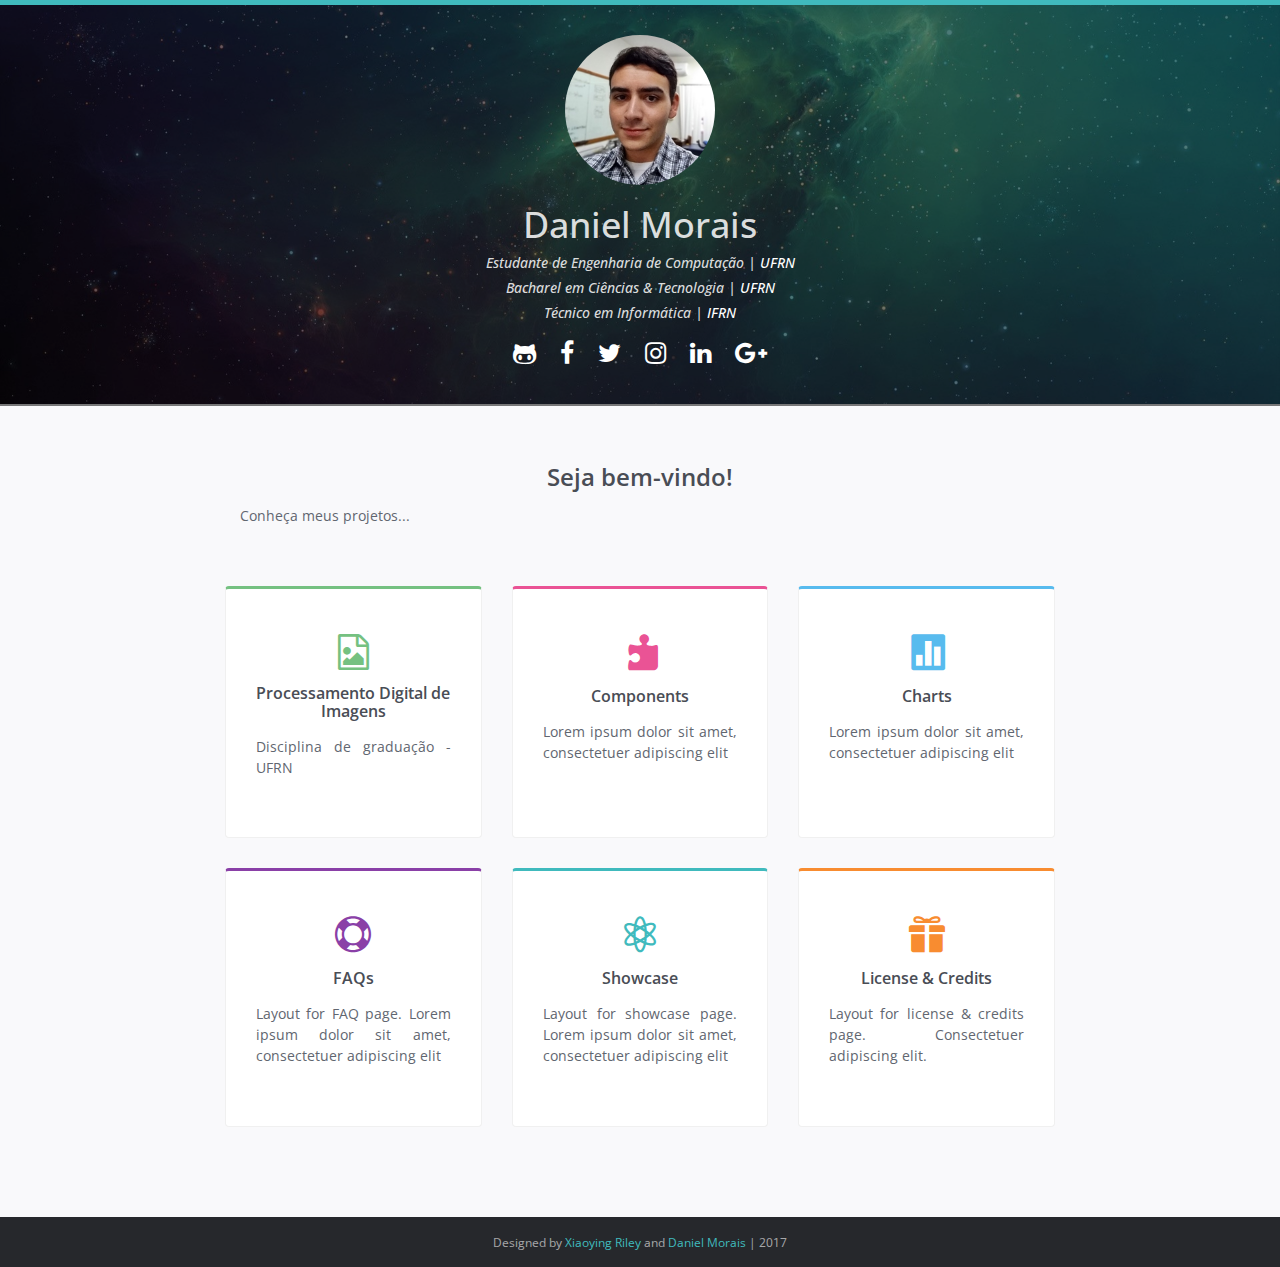
==== commit 0b5d89b4: "up" ====
--- a/index.html
+++ b/index.html
@@ -48,13 +48,13 @@
 		<div class="col-md-12 text-center user">
 			<img src="assets/images/avatar0.jpg" alt="Me" class="img-avatar-circle" >
 			<h1>Daniel Morais</h1>
-			<h5 style="font-style:italic">Estudande de Engenharia de Computação | <a href="http://ufrn.br/" target="_blank"> UFRN</a></h5>
+			<h5 style="font-style:italic">Estudante de Engenharia de Computação | <a href="http://ufrn.br/" target="_blank"> UFRN</a></h5>
 			<h5 style="font-style:italic">Bacharel em Ciências & Tecnologia | <a href="http://ufrn.br/" target="_blank"> UFRN</a></h5>
 			<h5 style="font-style:italic">Técnico em Informática | <a href="http://portal.ifrn.edu.br/" target="_blank"> IFRN </a></h5>
 			<div class="social-icons">
 				<a href="http://github.com/danielsmorais" target="_blank"><i class="fa fa-github-alt"></i></a>
-				<a href="#" target="_blank"><i class="fa fa-facebook"></i></a>
-				<a href="#" target="_blank"><i class="fa fa-twitter"></i></a>
+				<a href="#"><i class="fa fa-facebook"></i></a>
+				<a href="#"><i class="fa fa-twitter"></i></a>
 				<a href="#"><i class="fa fa-instagram"></i></a>
 				<a href="#"><i class="fa fa-linkedin"></i></a>
 				<a href="#"><i class="fa fa-google-plus"></i></a>
@@ -75,6 +75,8 @@
                     </div><!--//cta-container-->
                 </div><!--//intro-->
                 <div id="cards-wrapper" class="cards-wrapper row">
+    
+                
                     <div class="item item-green col-md-4 col-sm-6 col-xs-6">
                         <div class="item-inner">
                             <div class="icon-holder">
@@ -82,7 +84,7 @@
                             </div><!--//icon-holder-->
                             <h3 class="title">Processamento Digital de Imagens</h3>
                             <p class="intro">Disciplina de graduação - UFRN</p>
-                            <a class="link" href="start.html"><span></span></a>
+                            <a class="link" href="pdi.html"><span></span></a>
                         </div><!--//item-inner-->
                     </div><!--//item-->
 
@@ -94,17 +96,17 @@
                             </div><!--//icon-holder-->
                             <h3 class="title">Components</h3>
                             <p class="intro">Lorem ipsum dolor sit amet, consectetuer adipiscing elit</p>
-                            <a class="link" href="components.html"><span></span></a>
+                            <!-- <a class="link" href="components.html"><span></span></a> -->
                         </div><!--//item-inner-->
                     </div><!--//item-->
                     <div class="item item-blue col-md-4 col-sm-6 col-xs-6">
                         <div class="item-inner">
-                            <div class="icon-holder">
+                            <div class="icon-holder"> 
                                 <span aria-hidden="true" class="icon icon_datareport_alt"></span>
                             </div><!--//icon-holder-->
                             <h3 class="title">Charts</h3>
                             <p class="intro">Lorem ipsum dolor sit amet, consectetuer adipiscing elit</p>
-                            <a class="link" href="charts.html"><span></span></a>
+                            <!-- <a class="link" href="charts.html"><span></span></a> -->
                         </div><!--//item-inner-->
                     </div><!--//item-->
                     <div class="item item-purple col-md-4 col-sm-6 col-xs-6">
@@ -114,7 +116,7 @@
                             </div><!--//icon-holder-->
                             <h3 class="title">FAQs</h3>
                             <p class="intro">Layout for FAQ page. Lorem ipsum dolor sit amet, consectetuer adipiscing elit</p>
-                            <a class="link" href="faqs.html"><span></span></a>
+                            <!-- <a class="link" href="faqs.html"><span></span></a> -->
                         </div><!--//item-inner-->
                     </div><!--//item-->
                     <div class="item item-primary col-md-4 col-sm-6 col-xs-6">
@@ -124,7 +126,7 @@
                             </div><!--//icon-holder-->
                             <h3 class="title">Showcase</h3>
                             <p class="intro">Layout for showcase page. Lorem ipsum dolor sit amet, consectetuer adipiscing elit </p>
-                            <a class="link" href="showcase.html"><span></span></a>
+                            <!-- <a class="link" href="showcase.html"><span></span></a> -->
                         </div><!--//item-inner-->
                     </div><!--//item-->
                     <div class="item item-orange col-md-4 col-sm-6 col-xs-6">
@@ -134,45 +136,44 @@
                             </div><!--//icon-holder-->
                             <h3 class="title">License &amp; Credits</h3>
                             <p class="intro">Layout for license &amp; credits page. Consectetuer adipiscing elit.</p>
-                            <a class="link" href="license.html"><span></span></a>
+                            <!-- <a class="link" href="license.html"><span></span></a> -->
                         </div><!--//item-inner-->
                     </div><!--//item-->
+                    
+                    
+                    
+                    <section>
+	
+                         <div id="disqus_thread" ></div>
+                         <script>
+
+                                /**
+                                *  RECOMMENDED CONFIGURATION VARIABLES: EDIT AND UNCOMMENT THE SECTION BELOW TO INSERT DYNAMIC VALUES FROM YOUR PLATFORM OR CMS.
+                                *  LEARN WHY DEFINING THESE VARIABLES IS IMPORTANT: https://disqus.com/admin/universalcode/#configuration-variables*/
+                                /*
+                                var disqus_config = function () {
+                                this.page.url = PAGE_URL;  // Replace PAGE_URL with your page's canonical URL variable
+                                this.page.identifier = PAGE_IDENTIFIER; // Replace PAGE_IDENTIFIER with your page's unique identifier variable
+                                };
+                                */
+                                (function() { // DON'T EDIT BELOW THIS LINE
+                                var d = document, s = d.createElement('script');
+                                s.src = 'https://danielmorais.disqus.com/embed.js';
+                                s.setAttribute('data-timestamp', +new Date());
+                                (d.head || d.body).appendChild(s);
+                                })();
+                        </script>
+                        <noscript>Please enable JavaScript to view the <a href="https://disqus.com/?ref_noscript">comments powered by Disqus.</a></noscript>
+                        <script id="dsq-count-scr" src="//danielmorais.disqus.com/count.js" async></script>
+
+                    </section>
+                    
+                    
                 </div><!--//cards-->
+                
                 
             </div><!--//container-->
         </section><!--//cards-section-->
-
-
-
-	<script id="dsq-count-scr" src="//danielmorais.disqus.com/count.js" async></script>
-
-	<div id="disqus_thread"></div>
-	<script>
-
-	/**
-	*  RECOMMENDED CONFIGURATION VARIABLES: EDIT AND UNCOMMENT THE SECTION BELOW TO INSERT DYNAMIC VALUES FROM YOUR PLATFORM OR CMS.
-	*  LEARN WHY DEFINING THESE VARIABLES IS IMPORTANT: https://disqus.com/admin/universalcode/#configuration-variables*/
-	/*
-	var disqus_config = function () {
-	this.page.url = PAGE_URL;  // Replace PAGE_URL with your page's canonical URL variable
-	this.page.identifier = PAGE_IDENTIFIER; // Replace PAGE_IDENTIFIER with your page's unique identifier variable
-	};
-	*/
-	(function() { // DON'T EDIT BELOW THIS LINE
-	var d = document, s = d.createElement('script');
-	s.src = 'https://danielmorais.disqus.com/embed.js';
-	s.setAttribute('data-timestamp', +new Date());
-	(d.head || d.body).appendChild(s);
-	})();
-	</script>
-	<noscript>Please enable JavaScript to view the <a href="https://disqus.com/?ref_noscript">comments powered by Disqus.</a></noscript>
-
-
-
-
-
-
-
 
     </div><!--//page-wrapper-->
 
--- a/assets/css/styles.css
+++ b/assets/css/styles.css
@@ -34,7 +34,9 @@
 }
 p {
   line-height: 1.5;
-}
+  text-align: justify;
+}
+
 a {
   color: #3aa7aa;
   -webkit-transition: all 0.4s ease-in-out;
@@ -52,11 +54,11 @@
 code {
   background: #222;
   color: #fff;
-  font-size: 14px;
+  /*font-size: 14px;*/
   font-weight: bold;
   font-family: Consolas, Monaco, 'Andale Mono', 'Ubuntu Mono', monospace;
-  padding: 2px 8px;
-  padding-top: 4px;
+  /*padding: 2px 8px;*/
+  /*padding-top: 4px;*/
   display: inline-block;
 }
 .btn,
